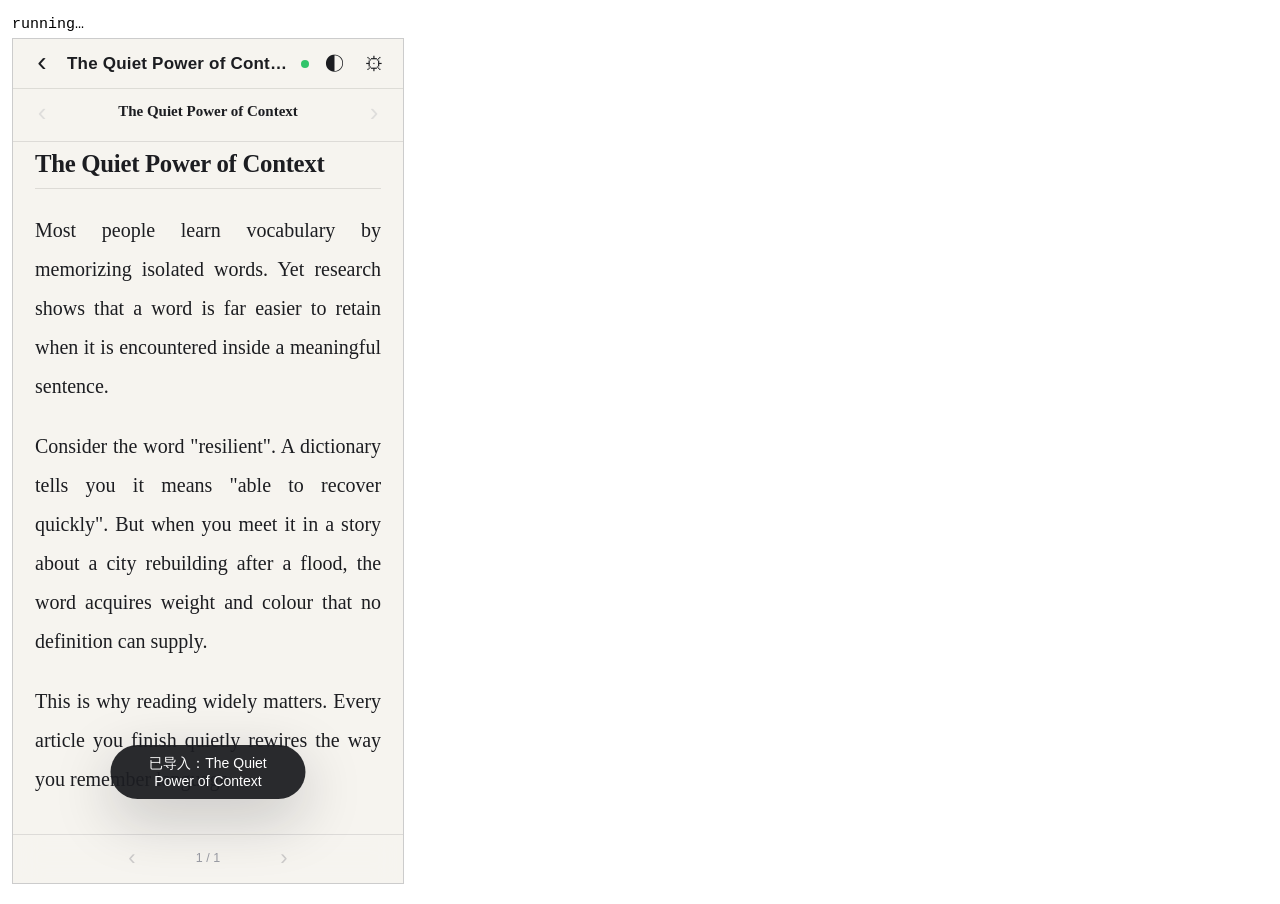
==== tests/e2e.html @ 2ca0bb61 "修同步掉线；新增中文对照翻译与生词本导出 Anki 同步（掉线根因修复）： - sync() 会用 Promise.all 并发发 4 个请求，token 过期时四个请求同时刷新，   而 Supab" ====
<!doctype html>
<html lang="zh-CN">
<head>
<meta charset="utf-8">
<title>LexiRead e2e</title>
<script>
  window.__errs = [];
  window.__posted = false;
  addEventListener('error', e => window.__errs.push('error: ' + (e.message || e.error)));
  addEventListener('unhandledrejection', e => window.__errs.push('reject: ' + ((e.reason && e.reason.message) || e.reason)));
  setTimeout(() => {
    if (window.__posted) return;
    fetch('/__results', { method: 'POST', headers: { 'Content-Type': 'application/json' },
      body: JSON.stringify({ results: window.__partial || [], errors: window.__errs.concat(['watchdog: e2e 未跑完']) }) }).catch(() => {});
  }, 150000);
</script>
<style>
  body{ font: 15px/1.7 ui-monospace, monospace; margin:0; padding:12px; }
  iframe{ width:390px; height:844px; border:1px solid #ccc; background:#fff; }
  .pass{ color:#0a0 } .fail{ color:#c00; font-weight:700 }
</style>
</head>
<body>
<div id="out">running…</div>
<iframe id="app" src="../index.html"></iframe>
<script type="module">
const results = [];
window.__partial = results;
let posting = false;
function push() {
  if (posting) return;
  posting = true;
  setTimeout(() => {
    posting = false;
    fetch('/__results', { method: 'POST', headers: { 'Content-Type': 'application/json' },
      body: JSON.stringify({ results, errors: window.__errs || [], partial: true }) }).catch(() => {});
  }, 40);
}
const rec = (ok, name, info = '') => { results.push([!!ok, name, info]); push(); };
const wait = ms => new Promise(r => setTimeout(r, ms));
async function waitFor(fn, ms = 6000, label = '') {
  const t0 = Date.now();
  while (Date.now() - t0 < ms) {
    try { const v = fn(); if (v) return v; } catch (e) {}
    await wait(60);
  }
  throw new Error('等待超时 ' + label);
}

const frame = document.getElementById('app');
const W = () => frame.contentWindow;
const D = () => frame.contentDocument;

const ARTICLE = `The Quiet Power of Context

Most people learn vocabulary by memorizing isolated words. Yet research shows that a word is far easier to retain when it is encountered inside a meaningful sentence.

Consider the word "resilient". A dictionary tells you it means "able to recover quickly". But when you meet it in a story about a city rebuilding after a flood, the word acquires weight and colour that no definition can supply.

This is why reading widely matters. Every article you finish quietly rewires the way you remember language.`;

try {
  await new Promise(r => { frame.addEventListener('load', () => r(), { once: true }); setTimeout(r, 8000); });
  await hookErrors();
  await waitFor(() => D().querySelector('#article-list'), 8000, '书架渲染');
  await waitFor(() => D().body.dataset.ready === '1', 8000, '本地数据加载完成');
  rec(true, '应用启动并渲染书架');
} catch (e) { rec(false, '应用启动并渲染书架', e.message); }

/* 1 ── 导入文章 */
let importDiag = '';
try {
  // 探针 A：直接调用 parseArticle，看是否抛错
  const tt = await import('../src/text.js');
  let probeA = '';
  try {
    const p = tt.parseArticle(ARTICLE, 'x');
    probeA = 'ok b=' + p.blocks.length + ' s=' + p.sentences.length + ' w=' + p.words;
  } catch (e) { probeA = 'THROW ' + e.message; }
  rec(true, '探针：parseArticle(ARTICLE) → ' + probeA);

  // 探针 B：记录 iframe 内的点击是否到达 document
  const clicks = [];
  D().addEventListener('click', e => clicks.push((e.target.dataset && e.target.dataset.action) || e.target.tagName), true);
  W().__clicks = clicks;

  D().querySelector('[data-action="new-article"]').click();
  const ta = await waitFor(() => D().querySelector('#na-text'), 3000, '导入弹窗');
  ta.value = ARTICLE;
  const btn = D().querySelector('[data-action="na-save"]');
  importDiag = 'btn=' + !!btn + ' len=' + ta.value.length;
  btn.click();
  await wait(1200);
  importDiag += ' clicks=' + JSON.stringify(clicks)
    + ' modalHidden=' + D().querySelector('#modal').hidden
    + ' toast=' + (D().querySelector('#toast').textContent || '')
    + ' blocks=' + D().querySelectorAll('#reader-body p').length
    + ' views=' + Array.from(D().querySelectorAll('.view.is-on')).map(v => v.id).join(',')
;
  const w = await waitFor(() => D().querySelector('#reader-body .w'), 5000, '阅读器渲染');
  rec(true, '导入文章后进入阅读器');
} catch (e) { rec(false, '导入文章后进入阅读器', e.message + ' | ' + importDiag); }

/* 2 ── 阅读器渲染质量 */
try {
  const words = D().querySelectorAll('#reader-body .w').length;
  const sents = D().querySelectorAll('#reader-body .sent').length;
  const blocks = D().querySelectorAll('#reader-body > *').length;
  const title = D().querySelector('#reader-title').textContent;
  rec(words > 60 && sents >= 8 && blocks >= 4, '阅读器分词渲染',
    JSON.stringify({ words, sents, blocks, title }));
} catch (e) { rec(false, '阅读器分词渲染', e.message); }

/* 3 ── 点词出面板 + 本地词典释义 */
try {
  const el = D().querySelector('.w[data-w="resilient"]');
  el.click();
  await waitFor(() => !D().querySelector('#panel').hidden, 3000, '面板打开');
  const body = D().querySelector('#panel-body').textContent;
  const head = D().querySelector('#ph-word').textContent;
  rec(/弹回|有弹力|韧/.test(body) && head === 'resilient', '点词显示本地词典释义',
    JSON.stringify({ head, hit: body.slice(0, 50) }));
} catch (e) { rec(false, '点词显示本地词典释义', e.message); }

/* 4 ── 原句语境高亮 */
try {
  const ctx = D().querySelector('#panel-body .ctx-sent').innerHTML;
  rec(/<em>resilient<\/em>/i.test(ctx), '面板高亮原句中的目标词');
} catch (e) { rec(false, '面板高亮原句中的目标词', e.message); }

/* 5 ── 无 Key 时给出引导而不是报错 */
try {
  const ai = D().querySelector('#ai-word').textContent;
  rec(/让 AI 讲解|API Key/.test(ai), '未配置 Key 时给出引导', ai.slice(0, 40));
} catch (e) { rec(false, '未配置 Key 时给出引导', e.message); }

/* 6 ── 加入生词本 */
try {
  D().querySelector('[data-action="save"]').click();
  await waitFor(() => D().querySelector('#panel-foot [data-action="unsave"]'), 3000, '收藏状态');
  const saved = D().querySelectorAll('#reader-body .w.saved').length;
  const stored = await new Promise(res => {
    const rq = W().indexedDB.open('lexiread');
    rq.onsuccess = () => {
      const g = rq.result.transaction('vocab').objectStore('vocab').get('resilient');
      g.onsuccess = () => res(g.result);
      g.onerror = () => res(null);
    };
    rq.onerror = () => res(null);
  });
  rec(saved >= 1 && stored && stored.word === 'resilient' && /resilient/i.test(stored.sentence || ''),
    '加入生词本（含原句语境）', JSON.stringify({ saved, sent: (stored?.sentence || '').slice(0, 40) }));
} catch (e) { rec(false, '加入生词本（含原句语境）', e.message); }

/* 7 ── 关闭面板 */
try {
  D().querySelector('#ph-close').click();
  await wait(200);
  rec(D().querySelector('#panel').hidden === true, '关闭面板');
} catch (e) { rec(false, '关闭面板', e.message); }

/* 8 ── 句子面板 */
try {
  const sent = D().querySelector('#reader-body .sent');
  const txt = Array.from(sent.childNodes).find(n => n.nodeType === 3);
  if (txt) { sent.dispatchEvent(new (W().MouseEvent)('click', { bubbles: true })); } else { sent.click(); }
  await waitFor(() => !D().querySelector('#panel').hidden, 3000, '句子面板');
  const has = D().querySelector('#panel-body .ctx-sent') && D().querySelector('#ai-tr') && D().querySelector('#ai-gr');
  rec(!!has, '点句子出现翻译 / 语法区');
} catch (e) { rec(false, '点句子出现翻译 / 语法区', e.message); }
try { D().querySelector('#ph-close').click(); } catch {}

/* 9 ── 生词本页 */
try {
  D().querySelector('#tabbar .tab[data-tab="vocab"]').click();
  await waitFor(() => D().querySelector('#vocab-list .card'), 3000, '生词本渲染');
  const cards = D().querySelectorAll('#vocab-list .card').length;
  const due = D().querySelector('#due-count');
  rec(cards === 1 && !due.hidden, '生词本显示待复习', JSON.stringify({ cards, due: due.textContent }));
} catch (e) { rec(false, '生词本显示待复习', e.message); }

/* 10 ── 复习流程 */
try {
  D().querySelector('[data-action="start-review"]').click();
  await waitFor(() => D().querySelector('#review-card .rc-word'), 3000, '复习卡');
  const w = D().querySelector('.rc-word').textContent;
  const cloze = D().querySelector('.rc-cloze')?.innerHTML || '';
  const answerHidden = D().querySelector('#rc-answer').hidden;
  D().querySelector('[data-action="reveal"]').click();
  await wait(150);
  const revealed = !D().querySelector('#rc-answer').hidden;
  const gradeVisible = !D().querySelector('#rc-grades').hidden;
  const g3 = D().querySelector('#g3i').textContent;
  rec(w === 'resilient' && /<em>/.test(cloze) && !/resilient/i.test(cloze.replace(/<[^>]+>/g, ''))
      && answerHidden && revealed && gradeVisible && /\d/.test(g3),
    '复习卡：挖空 → 显示答案 → 评分按钮',
    JSON.stringify({ w, answerHidden, revealed, g3 }));
} catch (e) { rec(false, '复习卡：挖空 → 显示答案 → 评分按钮', e.message); }

/* 11 ── 评分写入 */
try {
  D().querySelector('[data-grade="3"]').click();
  await wait(300);
  const stored = await new Promise(res => {
    const rq = W().indexedDB.open('lexiread');
    rq.onsuccess = () => {
      const g = rq.result.transaction('vocab').objectStore('vocab').get('resilient');
      g.onsuccess = () => res(g.result);
      g.onerror = () => res(null);
    };
    rq.onerror = () => res(null);
  });
  rec(stored && stored.reps === 1 && stored.interval >= 1, '评分后写入间隔重复数据',
    JSON.stringify({ reps: stored?.reps, interval: stored?.interval }));
} catch (e) { rec(false, '评分后写入间隔重复数据', e.message); }

/* 12 ── 排版设置生效 */
try {
  D().querySelector('#tabbar .tab[data-tab="settings"]').click();
  await waitFor(() => D().querySelector('#set-fontsize'), 3000, '设置页');
  const r = D().querySelector('#set-fontsize');
  r.value = '26';
  r.dispatchEvent(new (W().Event)('input', { bubbles: true }));
  await wait(150);
  const fs = D().documentElement.style.getPropertyValue('--fs');
  const saved = JSON.parse(W().localStorage.getItem('lexiread.settings') || '{}');
  rec(fs === '26px' && saved.fontSize === 26, '排版设置即时生效并持久化', JSON.stringify({ fs, saved: saved.fontSize }));
} catch (e) { rec(false, '排版设置即时生效并持久化', e.message); }

/* 13 ── 主题切换 */
try {
  const order = ['auto', 'light', 'sepia', 'dark'];
  const g = () => JSON.parse(W().localStorage.getItem('lexiread.settings') || '{}').theme;
  const t0 = g();
  D().querySelector('#btn-theme').click();
  await wait(200);
  const t1 = g();
  const okSteps = order.indexOf(t1) === (order.indexOf(t0) + 1) % order.length && D().documentElement.dataset.theme === t1;
  rec(okSteps, '主题循环切换并持久化', t0 + ' → ' + t1 + ' (渲染 ' + D().documentElement.dataset.theme + ')');
} catch (e) { rec(false, '主题切换生效', e.message); }

/* 14 ── 暗色主题下的横向溢出 */
try {
  D().documentElement.dataset.theme = 'dark';
  await wait(200);
  const cw = D().documentElement.clientWidth;
  rec(D().documentElement.scrollWidth <= cw + 1, '暗色主题无横向溢出',
    JSON.stringify({ cw, sw: D().documentElement.scrollWidth }));
} catch (e) { rec(false, '暗色主题无横向溢出', e.message); }

/* 15 ── 刷新后数据仍在（IndexedDB 持久化） */
try {
  frame.src = '../index.html?again=1';
  await new Promise(r => { frame.addEventListener('load', () => r(), { once: true }); });
  await waitFor(() => D().querySelector('#article-list .card'), 8000, '重载后书架');
  const cards = D().querySelectorAll('#article-list .card').length;
  D().querySelector('#tabbar .tab[data-tab="vocab"]').click();
  await waitFor(() => D().querySelector('#vocab-list .card'), 3000, '重载后生词本');
  rec(cards === 1 && D().querySelectorAll('#vocab-list .card').length === 1, '刷新后文章与生词仍在',
    JSON.stringify({ cards }));
} catch (e) { rec(false, '刷新后文章与生词仍在', e.message); }


/* 16 ── AI 流式讲解（本地 mock 接口） */
function setAI(base, key) {
  W().localStorage.setItem('lexiread.ai', JSON.stringify({ baseUrl: base, apiKey: key, model: 'mock-model' }));
}
async function hookErrors() {
  try {
    W().addEventListener('error', e => window.__errs.push('iframe error: ' + (e.message || e.error)));
    W().addEventListener('unhandledrejection', e => window.__errs.push('iframe reject: ' + ((e.reason && e.reason.message) || e.reason)));
  } catch (e) { window.__errs.push('hook fail: ' + e.message); }
}
async function reload() {
  frame.src = '../index.html?r=' + Math.random();
  await new Promise(r => { frame.addEventListener('load', () => r(), { once: true }); });
  await waitFor(() => D().body.dataset.ready === '1', 8000, '重载就绪');
  await hookErrors();
}
try {
  setAI(location.origin + '/__mock', 'sk-test');
  await reload();
  await waitFor(() => D().querySelector('#article-list .card [data-open]'), 5000, '书架卡片');
  D().querySelector('#article-list .card [data-open]').click();
  await waitFor(() => D().querySelector('#reader-body .w'), 5000, '阅读器');
  D().querySelector('.w[data-w="resilient"]').click();
  await waitFor(() => !D().querySelector('#panel').hidden, 3000, '面板');
  const out = await waitFor(() => {
    const t = D().querySelector('#ai-word')?.textContent || '';
    return /弹回来的|有韧性/.test(t) ? t : null;
  }, 9000, 'AI 流式输出');
  rec(/【本句释义】/.test(out) && /有韧性/.test(out), 'AI 流式返回并渲染讲解', out.slice(0, 46));
} catch (e) { rec(false, 'AI 流式返回并渲染讲解', e.message); }

/* 17 ── 发给模型的请求内容是否正确 */
try {
  const m = await (await fetch('/__mock_last')).json();
  const last = m.last || {};
  const sys = last.messages?.[0]?.content || '';
  const usr = last.messages?.[1]?.content || '';
  const ok = last.model === 'mock-model' && last.stream === true
    && /精读老师/.test(sys) && /resilient/.test(usr) && /Consider the word/.test(usr);
  rec(ok, '请求体：模型名 / 流式 / 提示词含目标词与原句',
    JSON.stringify({ model: last.model, stream: last.stream, hasWord: /resilient/.test(usr) }).slice(0, 120));
} catch (e) { rec(false, '请求体：模型名 / 流式 / 提示词含目标词与原句', e.message); }

/* 18 ── 命中缓存时不再请求接口（省钱） */
try {
  const before = (await (await fetch('/__mock_last')).json()).count;
  D().querySelector('#ph-close').click();
  await wait(250);
  D().querySelector('.w[data-w="resilient"]').click();
  await waitFor(() => /有韧性/.test(D().querySelector('#ai-word').textContent), 6000, '缓存命中');
  await wait(400);
  const after = (await (await fetch('/__mock_last')).json()).count;
  rec(before === after, '同一词同句命中缓存，不重复调用接口',
    JSON.stringify({ before, after }));
} catch (e) { rec(false, '同一词同句命中缓存，不重复调用接口', e.message); }

/* 19 ── Key 错误时的报错与引导 */
try {
  setAI(location.origin + '/__mock', 'sk-wrong');
  await reload();
  await waitFor(() => D().querySelector('#article-list .card [data-open]'), 5000, '书架');
  D().querySelector('#article-list .card [data-open]').click();
  await waitFor(() => D().querySelector('#reader-body .w'), 5000, '阅读器');
  D().querySelector('.w[data-w="dictionary"]').click();
  await waitFor(() => !D().querySelector('#panel').hidden, 3000, '面板');
  const err = await waitFor(() => {
    const t = D().querySelector('#ai-word')?.textContent || '';
    return /401/.test(t) ? t : null;
  }, 9000, '错误提示');
  const hasRetry = !!D().querySelector('#ai-word [data-action="retry-ai"]');
  const hasSettings = !!D().querySelector('#ai-word [data-action="go-settings"]');
  rec(/API Key 不正确/.test(err) && hasRetry && hasSettings,
    'Key 无效时提示原因并给出「重试 / 去设置」', err.slice(0, 60));
} catch (e) { rec(false, 'Key 无效时提示原因并给出「重试 / 去设置」', e.message); }

/* 20 ── 段落级 AI 导读入口存在 */
try {
  setAI(location.origin + '/__mock', 'sk-test');
  D().querySelector('#ph-close').click();
  const btn = D().querySelector('[data-action="article-guide"]');
  btn.click();
  const out = await waitFor(() => {
    const t = D().querySelector('#guide-out')?.textContent || '';
    return /有韧性/.test(t) ? t : null;
  }, 9000, 'AI 导读');
  rec(out.length > 10, '文章级 AI 导读可生成', out.slice(0, 40));
} catch (e) { rec(false, '文章级 AI 导读可生成', e.message); }


/* 21 ── Service Worker 接管并缓存外壳（离线能力） */
try {
  let ctrl = false;
  const t0 = Date.now();
  while (Date.now() - t0 < 15000) {
    if (W().navigator.serviceWorker && W().navigator.serviceWorker.controller) { ctrl = true; break; }
    await wait(300);
  }
  const keys = await W().caches.keys();
  let shell = {};
  try {
    const c = await W().caches.open('lexiread-v11');
    for (const u of ['./index.html', './src/app.js', './styles.css', './icons/icon-192.png']) {
      shell[u] = !!(await c.match(u));
    }
  } catch (e) { shell = { err: e.message }; }
  const ok = ctrl && keys.includes('lexiread-v11') && Object.values(shell).every(Boolean);
  rec(ok, 'Service Worker 接管并缓存应用外壳（离线可用）',
    JSON.stringify({ ctrl, keys, shell }).slice(0, 160));
} catch (e) { rec(false, 'Service Worker 接管并缓存应用外壳（离线可用）', e.message); }

/* 22 ── 词典已缓存，可离线查词 */
try {
  const c = await W().caches.open('lexiread-v11');
  const hit = await c.match(new URL('./data/dict.json', W().location.href).href);
  const size = hit ? (await hit.clone().text()).length : 0;
  rec(!!hit && size > 1000000, '离线词典已进入缓存', JSON.stringify({ size }));
} catch (e) { rec(false, '离线词典已进入缓存', e.message); }


/* 23 ── 通过文件选择器导入 EPUB */
async function fixtureFile(name, type) {
  const buf = await (await fetch('./fixtures/' + name, { cache: 'no-store' })).arrayBuffer();
  return new File([buf], name, { type });
}
try {
  D().querySelector('[data-action="new-article"]').click();
  const input = await waitFor(() => D().querySelector('#na-file'), 3000, '导入弹窗');
  const file = await fixtureFile('sample.epub', 'application/epub+zip');
  const dt = new DataTransfer();
  dt.items.add(file);
  input.files = dt.files;
  input.dispatchEvent(new Event('change', { bubbles: true }));
  const status = await waitFor(() => {
    const t = D().querySelector('#na-status')?.textContent || '';
    return /已从/.test(t) ? t : null;
  }, 20000, 'EPUB 解析');
  const title = D().querySelector('#na-title').value;
  rec(/sample\.epub/.test(status) && title === 'A Book About Reading',
    '选择 EPUB 文件 → 解析出书名与词数', JSON.stringify({ title, st: status.slice(0, 46) }));
} catch (e) { rec(false, '选择 EPUB 文件 → 解析出书名与词数', e.message); }

/* 24 ── 把解析结果真正导入并开始阅读 */
try {
  D().querySelector('[data-action="na-save"]').click();
  const rt = await waitFor(() => {
    const t = D().querySelector('#reader-title')?.textContent || '';
    return /Book About Reading/.test(t) && D().querySelectorAll('#reader-body .w').length > 20 ? t : null;
  }, 10000, '阅读器渲染新书');
  await wait(300);
  const body = D().querySelector('#reader-body').textContent;
  rec(/Book About Reading/.test(rt) && /Chapter One/.test(body) && /Chapter Two/.test(body)
      && D().querySelector('#modal').hidden,
    'EPUB 正文导入后可在阅读器里正常阅读', JSON.stringify({ rt, len: body.length }));
} catch (e) { rec(false, 'EPUB 正文导入后可在阅读器里正常阅读', e.message); }

/* 25 ── 拖放文件到导入弹窗 */
try {
  D().querySelector('#btn-back').click();
  await waitFor(() => D().querySelector('#article-list'), 3000, '书架');
  D().querySelector('[data-action="new-article"]').click();
  const drop = await waitFor(() => D().querySelector('#na-drop'), 3000, '导入弹窗');
  const file = await fixtureFile('paper.pdf', 'application/pdf');
  const dt = new DataTransfer();
  dt.items.add(file);
  const ev = new DragEvent('drop', { bubbles: true, cancelable: true });
  Object.defineProperty(ev, 'dataTransfer', { value: dt });
  drop.dispatchEvent(ev);
  const status = await waitFor(() => {
    const t = D().querySelector('#na-status')?.textContent || '';
    return /已从/.test(t) ? t : null;
  }, 50000, 'PDF 解析');
  rec(/paper\.pdf/.test(status) && /PDF|词/.test(status),
    '拖放 PDF 到弹窗 → 自动解析（pdf.js 懒加载）', status.slice(0, 60));
} catch (e) { rec(false, '拖放 PDF 到弹窗 → 自动解析（pdf.js 懒加载）', e.message); }

/* 26 ── 不支持格式的中文提示出现在界面上 */
try {
  D().querySelector('[data-action="modal-close"]').click();
  await wait(200);
  D().querySelector('[data-action="new-article"]').click();
  const input = await waitFor(() => D().querySelector('#na-file'), 3000, '导入弹窗');
  const dt = new DataTransfer();
  dt.items.add(new File([new Uint8Array([1, 2, 3, 4])], 'novel.mobi', { type: 'application/x-mobipocket-ebook' }));
  input.files = dt.files;
  input.dispatchEvent(new Event('change', { bubbles: true }));
  const status = await waitFor(() => {
    const t = D().querySelector('#na-status')?.textContent || '';
    return /导入失败/.test(t) ? t : null;
  }, 6000, '错误提示');
  rec(/Kindle|Calibre|mobi/i.test(status), '不支持的格式在界面上给出可操作提示', status.slice(0, 60));
} catch (e) { rec(false, '不支持的格式在界面上给出可操作提示', e.message); }

/* 27 ── 中文对照翻译：打开后自动逐段翻译 */
try {
  // 前面的导入测试可能还留着弹窗，先关掉
  if (D().querySelector('#modal') && !D().querySelector('#modal').hidden) {
    D().querySelector('[data-action="modal-close"]').click();
    await wait(400);
  }
  D().querySelector('#tabbar .tab[data-tab="library"]').click();
  await waitFor(() => D().querySelector('#article-list .card [data-open]'), 6000, '书架');
  D().querySelector('#article-list .card [data-open]').click();
  await waitFor(() => D().querySelectorAll('#reader-body .w').length > 20, 8000, '阅读器');
  await wait(400);
  const mockBefore = (await (await fetch('/__mock_last')).json()).count;
  D().querySelector('[data-action="toggle-translation"]').click();
  const n = await waitFor(() => {
    const c = D().querySelectorAll('#reader-body .tr-block').length;
    return c > 0 ? c : null;
  }, 30000, '译文出现');
  await wait(1500);
  const sample = (D().querySelector('#reader-body .tr-block') || {}).textContent || '';
  const mockAfter = (await (await fetch('/__mock_last')).json()).count;
  rec(n > 0 && mockAfter > mockBefore && /译/.test(sample),
    '打开「译文」后自动逐段翻译并插入中文对照',
    JSON.stringify({ 段数: n, 新增请求: mockAfter - mockBefore, 样例: sample.slice(0, 24) }));
} catch (e) { rec(false, '打开「译文」后自动逐段翻译并插入中文对照', e.message); }

/* 28 ── 关掉再打开：走缓存，不再请求接口（省钱） */
try {
  D().querySelector('[data-action="toggle-translation"]').click();     // 关
  await wait(600);
  const offCount = D().querySelectorAll('#reader-body .tr-block').length;
  const before = (await (await fetch('/__mock_last')).json()).count;
  D().querySelector('[data-action="toggle-translation"]').click();     // 再开
  await waitFor(() => D().querySelectorAll('#reader-body .tr-block').length > 0, 20000, '译文恢复');
  await wait(1500);
  const after = (await (await fetch('/__mock_last')).json()).count;
  rec(offCount === 0 && after === before,
    '关掉译文后节点消失；再打开全部走缓存，不重复花钱',
    JSON.stringify({ 关闭后: offCount, 请求前: before, 请求后: after }));
} catch (e) { rec(false, '关掉译文后节点消失；再打开全部走缓存，不重复花钱', e.message); }

/* 29 ── 点词面板里的「译本段」 */
try {
  const target = D().querySelector('#reader-body .w[data-w="context"]')
    || D().querySelector('#reader-body .w');
  if (!target) throw new Error('阅读器里找不到任何可点的词');
  target.click();
  await waitFor(() => !D().querySelector('#panel').hidden, 6000, '面板');
  const btn = D().querySelector('[data-action="translate-block"]');
  rec(!!btn, '点词面板里有「译本段」按钮');
  if (btn) {
    const before = (await (await fetch('/__mock_last')).json()).count;
    btn.click();
    await wait(2500);
    const after = (await (await fetch('/__mock_last')).json()).count;
    D().querySelector('#ph-close').click();
    rec(true, '点「译本段」能触发翻译', JSON.stringify({ 请求: after - before }));
  }
} catch (e) { rec(false, '点词面板里有「译本段」按钮', e.message); }

/* 输出 */
const pass = results.filter(r => r[0]).length;
document.getElementById('out').innerHTML = `<h3>${pass}/${results.length} 通过</h3>` +
  results.map(([ok, name, info]) =>
    `<div class="${ok ? 'pass' : 'fail'}">${ok ? '✓' : '✗'} ${name}${info ? ' <span style="color:#888">→ ' + String(info).replace(/</g, '&lt;') + '</span>' : ''}</div>`).join('');
window.__posted = true;
try {
  await fetch('/__results', { method: 'POST', headers: { 'Content-Type': 'application/json' },
    body: JSON.stringify({ results, errors: window.__errs || [] }) });
} catch {}
</script>
</body>
</html>
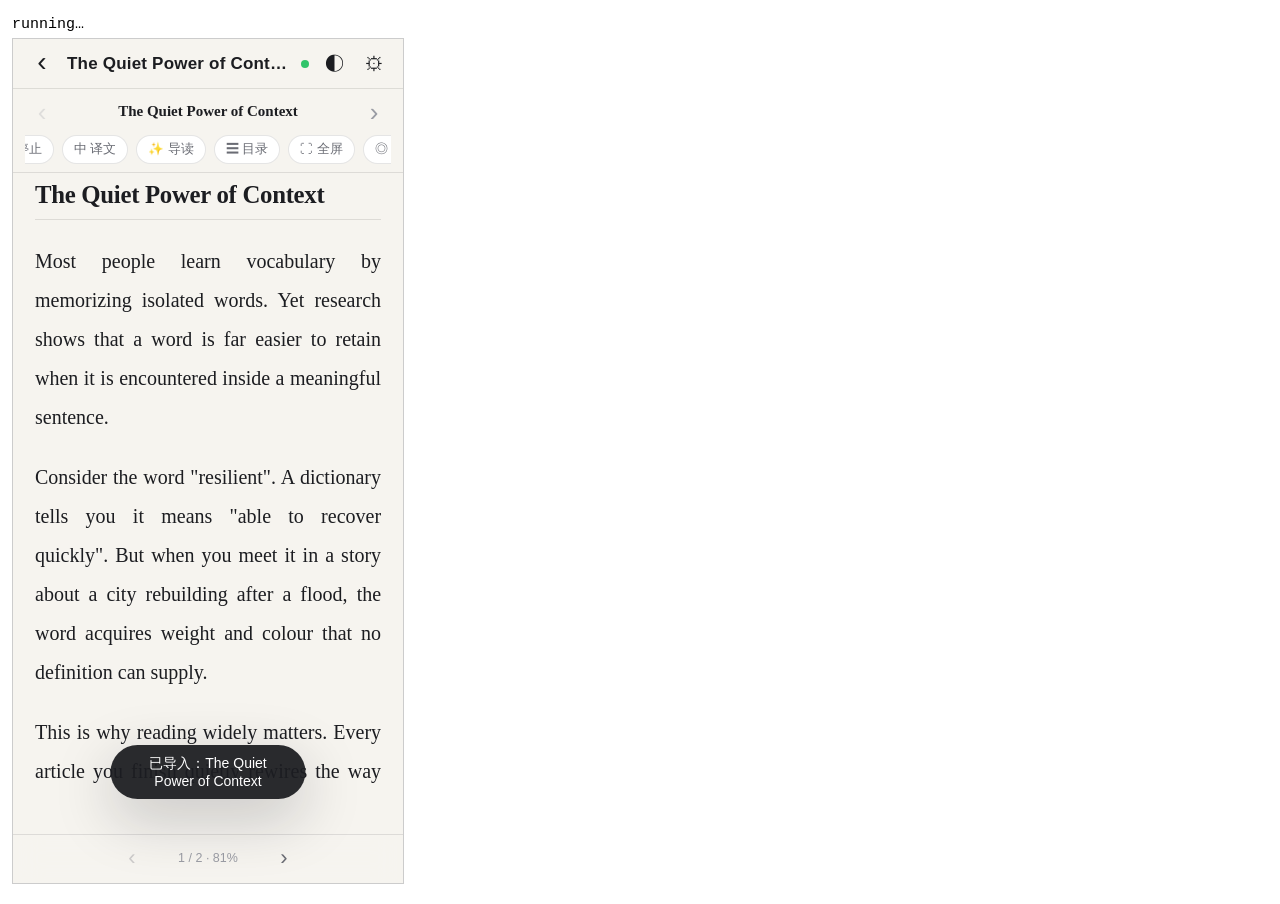
==== commit 019301d2: "v2：修 4 个 bug + 分级注释 / 目录 / 全屏 / 面板避让 / 进度百分比 / 双语要点总结 修的 bug（都补了回归测试）： - 生词画线：存的是原形（run），文中是变形（runni" ====
--- a/tests/e2e.html
+++ b/tests/e2e.html
@@ -361,19 +361,19 @@
   const keys = await W().caches.keys();
   let shell = {};
   try {
-    const c = await W().caches.open('lexiread-v11');
+    const c = await W().caches.open('lexiread-v15');
     for (const u of ['./index.html', './src/app.js', './styles.css', './icons/icon-192.png']) {
       shell[u] = !!(await c.match(u));
     }
   } catch (e) { shell = { err: e.message }; }
-  const ok = ctrl && keys.includes('lexiread-v11') && Object.values(shell).every(Boolean);
+  const ok = ctrl && keys.includes('lexiread-v15') && Object.values(shell).every(Boolean);
   rec(ok, 'Service Worker 接管并缓存应用外壳（离线可用）',
     JSON.stringify({ ctrl, keys, shell }).slice(0, 160));
 } catch (e) { rec(false, 'Service Worker 接管并缓存应用外壳（离线可用）', e.message); }
 
 /* 22 ── 词典已缓存，可离线查词 */
 try {
-  const c = await W().caches.open('lexiread-v11');
+  const c = await W().caches.open('lexiread-v15');
   const hit = await c.match(new URL('./data/dict.json', W().location.href).href);
   const size = hit ? (await hit.clone().text()).length : 0;
   rec(!!hit && size > 1000000, '离线词典已进入缓存', JSON.stringify({ size }));
@@ -513,6 +513,66 @@
   }
 } catch (e) { rec(false, '点词面板里有「译本段」按钮', e.message); }
 
+/* 30 ── 变形词收藏后正文里也要画线（words → word） */
+try {
+  if (!D().querySelector('#panel').hidden) { D().querySelector('#ph-close').click(); await wait(300); }
+  const el = D().querySelector('#reader-body .w[data-w="words"]');
+  if (!el) throw new Error('文章里找不到 words');
+  el.click();
+  await waitFor(() => !D().querySelector('#panel').hidden, 6000, '面板');
+  const lemmaTag = D().querySelector('#ph-sub [data-action="lookup-word"]');
+  D().querySelector('[data-action="save"]').click();
+  await waitFor(() => D().querySelector('#panel-foot [data-action="unsave"]'), 6000, '已收藏');
+  const marked = D().querySelectorAll('#reader-body .w[data-w="words"].saved').length;
+  if (!D().querySelector('#panel').hidden) D().querySelector('#ph-close').click();
+  rec(marked > 0 && !!lemmaTag, '收藏变形词（words→word）后正文里照样画上了线',
+    JSON.stringify({ 画线数: marked, 有原形跳转: !!lemmaTag }));
+} catch (e) { rec(false, '收藏变形词（words→word）后正文里照样画上了线', e.message); }
+
+/* 31 ── 目录 */
+try {
+  D().querySelector('[data-action="toc"]').click();
+  await waitFor(() => D().querySelectorAll('.toc-item').length > 0, 6000, '目录');
+  const n = D().querySelectorAll('.toc-item').length;
+  const first = (D().querySelector('.toc-item') || {}).textContent || '';
+  D().querySelector('[data-action="modal-close"]').click();
+  await wait(300);
+  rec(n > 0 && first.trim().length > 1, '目录能列出章节并可跳转', JSON.stringify({ 条目数: n, 首条: first.trim().slice(0, 24) }));
+} catch (e) { rec(false, '目录能列出章节并可跳转', e.message); }
+
+/* 32 ── 分级注释：六级以上的词自动标出中文 */
+try {
+  D().querySelector('#btn-settings').click();
+  await waitFor(() => D().querySelector('#set-annotate'), 5000, '设置页');
+  const sel = D().querySelector('#set-annotate');
+  sel.value = 'cet6';
+  sel.dispatchEvent(new Event('change', { bubbles: true }));
+  await wait(700);
+  // 用真实路径回阅读器：书架 → 打开文章
+  D().querySelector('#tabbar .tab[data-tab="library"]').click();
+  await waitFor(() => D().querySelector('#article-list .card [data-open]'), 6000, '书架');
+  D().querySelector('#article-list .card [data-open]').click();
+  await waitFor(() => D().querySelectorAll('#reader-body .w').length > 20, 10000, '回到阅读器');
+  await wait(1000);
+  const rubies = D().querySelectorAll('#reader-body ruby.w').length;
+  const total = D().querySelectorAll('#reader-body .w').length;
+  const sample = rubies ? (D().querySelector('#reader-body ruby.w rt') || {}).textContent : '';
+  // 基础词绝不能被标注：can / in / is / day 这类
+  const basics = ['can', 'in', 'is', 'day', 'the', 'a']
+    .filter(w => D().querySelector(`#reader-body ruby.w[data-w="${w}"]`));
+  rec(rubies > 0 && (sample || '').length > 0 && rubies < total * 0.45 && basics.length === 0,
+    '选「六级以上」后只标真正的难词（基础词不标）',
+    JSON.stringify({ 注释数: rubies, 总词数: total, 样例: sample, 被误标的基础词: basics }));
+} catch (e) { rec(false, '选「六级以上」后，难词自动带上了中文注释', e.message); }
+
+/* 33 ── 页脚显示页码 + 按字数的百分比 */
+try {
+  const txt = (D().querySelector('#reader-page') || {}).textContent || '';
+  const hasPct = /\d+\s*\/\s*\d+\s*·\s*\d+%/.test(txt);
+  const atEnd = txt.trim().startsWith('1 /') ? txt.includes('0%') : true;
+  rec(hasPct, '页脚同时显示页码和阅读百分比', txt);
+} catch (e) { rec(false, '页脚同时显示页码和阅读百分比', e.message); }
+
 /* 输出 */
 const pass = results.filter(r => r[0]).length;
 document.getElementById('out').innerHTML = `<h3>${pass}/${results.length} 通过</h3>` +
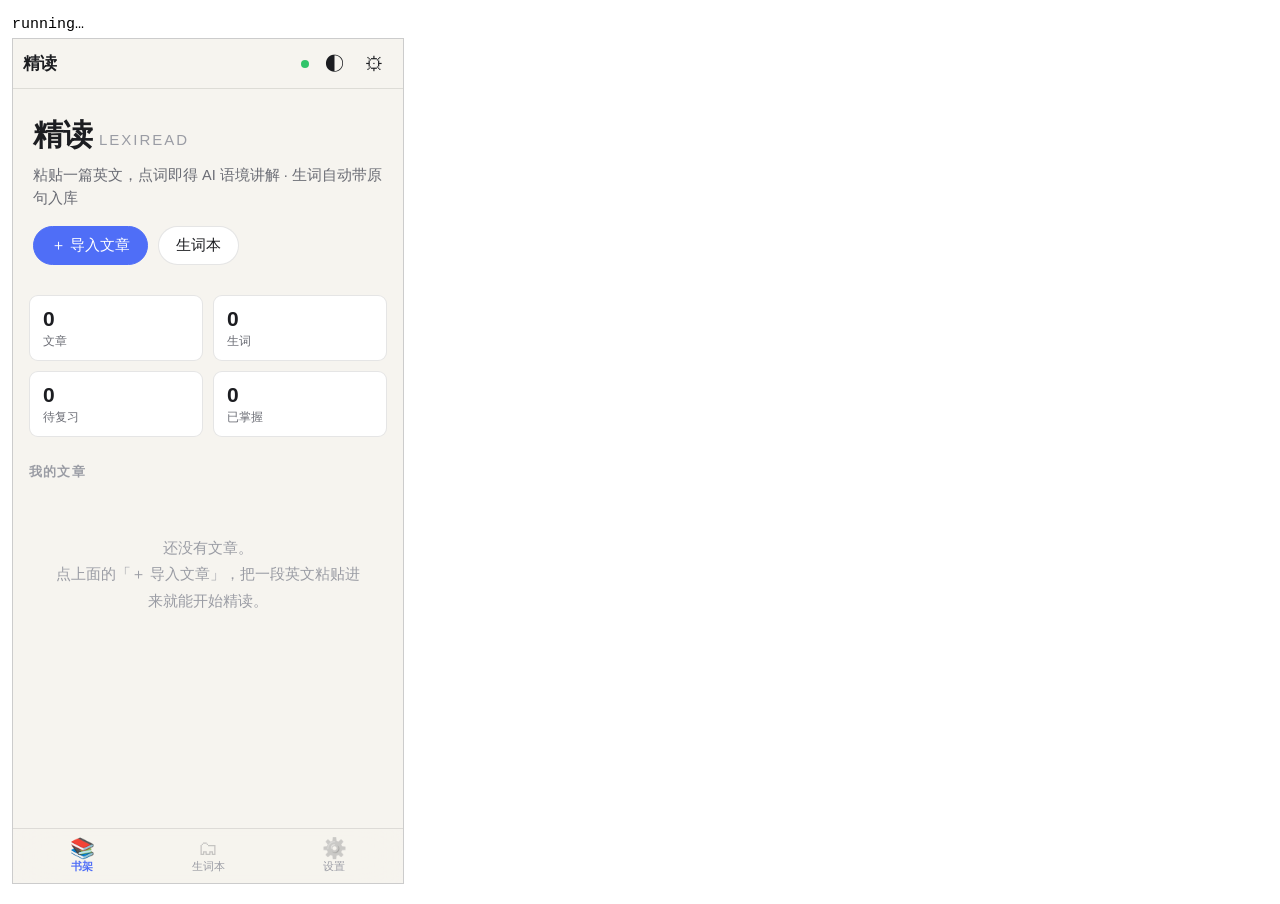
==== commit 4903d942: "「中 译文」只翻当前页；注释加一键开关；导读按意思拆解结构 翻译： - 之前「中 译文」会翻完整篇（5.8 万词的文章直接弹确认框吓人）→ 现在只翻当前这一页，   几秒出结果；翻到下一页会自动接着翻" ====
--- a/tests/e2e.html
+++ b/tests/e2e.html
@@ -67,6 +67,18 @@
   rec(true, '应用启动并渲染书架');
 } catch (e) { rec(false, '应用启动并渲染书架', e.message); }
 
+/* 0 ── 先把「已看过欢迎页」置位并重载：
+   否则欢迎页会在某些时序下挡住后续所有操作（这是之前 flake 的真正来源） */
+try {
+  W().localStorage.setItem('lexiread.onboarded', '1');
+  W().location.reload();
+  await wait(2200);
+  await waitFor(() => D().querySelector('body') && D().querySelector('body').dataset.ready === '1', 20000, '应用就绪');
+  await wait(400);
+  rec(!D().querySelector('#view-welcome').classList.contains('is-on'),
+    '设置过 onboarding 后不再显示欢迎页', D().querySelector('#view-welcome').className);
+} catch (e) { rec(false, '设置过 onboarding 后不再显示欢迎页', e.message); }
+
 /* 1 ── 导入文章 */
 let importDiag = '';
 try {
@@ -331,7 +343,9 @@
     return /401/.test(t) ? t : null;
   }, 9000, '错误提示');
   const hasRetry = !!D().querySelector('#ai-word [data-action="retry-ai"]');
-  const hasSettings = !!D().querySelector('#ai-word [data-action="go-settings"]');
+  // 报错时可能是「去设置」也可能是更醒目的「去设置 AI 引擎 →」，都算数
+  const hasSettings = !!(D().querySelector('#ai-word [data-action="go-settings"]')
+    || D().querySelector('#ai-word [data-action="go-ai"]'));
   rec(/API Key 不正确/.test(err) && hasRetry && hasSettings,
     'Key 无效时提示原因并给出「重试 / 去设置」', err.slice(0, 60));
 } catch (e) { rec(false, 'Key 无效时提示原因并给出「重试 / 去设置」', e.message); }
@@ -361,19 +375,19 @@
   const keys = await W().caches.keys();
   let shell = {};
   try {
-    const c = await W().caches.open('lexiread-v15');
+    const c = await W().caches.open('lexiread-v21');
     for (const u of ['./index.html', './src/app.js', './styles.css', './icons/icon-192.png']) {
       shell[u] = !!(await c.match(u));
     }
   } catch (e) { shell = { err: e.message }; }
-  const ok = ctrl && keys.includes('lexiread-v15') && Object.values(shell).every(Boolean);
+  const ok = ctrl && keys.includes('lexiread-v21') && Object.values(shell).every(Boolean);
   rec(ok, 'Service Worker 接管并缓存应用外壳（离线可用）',
     JSON.stringify({ ctrl, keys, shell }).slice(0, 160));
 } catch (e) { rec(false, 'Service Worker 接管并缓存应用外壳（离线可用）', e.message); }
 
 /* 22 ── 词典已缓存，可离线查词 */
 try {
-  const c = await W().caches.open('lexiread-v15');
+  const c = await W().caches.open('lexiread-v21');
   const hit = await c.match(new URL('./data/dict.json', W().location.href).href);
   const size = hit ? (await hit.clone().text()).length : 0;
   rec(!!hit && size > 1000000, '离线词典已进入缓存', JSON.stringify({ size }));
@@ -573,6 +587,109 @@
   rec(hasPct, '页脚同时显示页码和阅读百分比', txt);
 } catch (e) { rec(false, '页脚同时显示页码和阅读百分比', e.message); }
 
+/* 34 ── 面板是浮层，不能挤压正文（否则两栏会被挤出屏幕） */
+try {
+  if (!D().querySelector('#panel').hidden) { D().querySelector('#ph-close').click(); await wait(500); }
+  const main = D().querySelector('#main');
+  const beforeW = D().querySelector('#reader-body').clientWidth;
+  const beforePages = (D().querySelector('#reader-page') || {}).textContent || '';
+  D().querySelector('#reader-body .w').click();
+  await waitFor(() => !D().querySelector('#panel').hidden, 6000, '面板');
+  await wait(400);
+  const afterW = D().querySelector('#reader-body').clientWidth;
+  const afterPages = (D().querySelector('#reader-page') || {}).textContent || '';
+  const padL = getComputedStyle(main).paddingLeft;
+  const padR = getComputedStyle(main).paddingRight;
+  rec(beforeW === afterW && beforePages === afterPages && padL === '0px' && padR === '0px',
+    '查词面板浮在正文之上，不会挤压排版、不会改变页码',
+    JSON.stringify({ 开面板前: beforeW, 开面板后: afterW, 页码前: beforePages, 页码后: afterPages, padL, padR }));
+} catch (e) { rec(false, '查词面板浮在正文之上，不会挤压排版、不会改变页码', e.message); }
+
+/* 35 ── 「译本段」的结果要当场显示在面板里 */
+try {
+  const btn = D().querySelector('#panel-foot [data-action="translate-block"]');
+  if (!btn) throw new Error('面板里没有「译本段」按钮');
+  btn.click();
+  const txt = await waitFor(() => {
+    const o = D().querySelector('#ph-trans');
+    const t = o && o.textContent.trim();
+    return (t && !/正在翻译/.test(t)) ? t : null;
+  }, 25000, '面板内译文');
+  const inline = D().querySelectorAll('#reader-body .tr-block').length;
+  rec(txt.length > 4 && inline > 0,
+    '「译本段」的译文当场显示在面板里，同时插到正文中',
+    JSON.stringify({ 面板里: txt.slice(0, 24), 正文中: inline }));
+  if (!D().querySelector('#panel').hidden) D().querySelector('#ph-close').click();
+} catch (e) { rec(false, '「译本段」的译文当场显示在面板里，同时插到正文中', e.message); }
+
+/* 36 ── AI 配置可选择性同步 */
+try {
+  D().querySelector('#btn-settings').click();
+  await waitFor(() => D().querySelector('#set-sync-ai'), 6000, '设置页');
+  const box = D().querySelector('#set-sync-ai');
+  rec(box && box.type === 'checkbox' && box.checked === false,
+    '设置里有「把 AI 配置同步到其它设备」开关（默认关闭）');
+  D().querySelector('#tabbar .tab[data-tab="library"]').click();
+  await wait(300);
+} catch (e) { rec(false, '设置里有「把 AI 配置同步到其它设备」开关（默认关闭）', e.message); }
+
+/* 37 ── 工具栏「A 注释」一键切换 */
+try {
+  if (!D().querySelector('#panel').hidden) { D().querySelector('#ph-close').click(); await wait(300); }
+  const btn = D().querySelector('[data-action="toggle-annotate"]');
+  if (!btn) throw new Error('工具栏没有「A 注释」按钮');
+  D().querySelector('#tabbar .tab[data-tab="library"]').click();
+  await waitFor(() => D().querySelector('#article-list .card [data-open]'), 6000, '书架');
+  D().querySelector('#article-list .card [data-open]').click();
+  await waitFor(() => D().querySelectorAll('#reader-body .w').length > 20, 10000, '阅读器');
+  // 先从「关闭」开始，才看得出一次点击的效果
+  const raw = JSON.parse(W().localStorage.getItem('lexiread.settings') || '{}');
+  raw.annotate = 'off';
+  W().localStorage.setItem('lexiread.settings', JSON.stringify(raw));
+  W().location.reload();
+  await wait(2500);
+  // 刷新后应用回到书架，需要重新点开文章
+  await waitFor(() => D().querySelector('#article-list .card [data-open]'), 15000, '书架重载');
+  D().querySelector('#article-list .card [data-open]').click();
+  await waitFor(() => D().querySelectorAll('#reader-body .w').length > 20, 15000, '阅读器重载');
+  await wait(700);
+  const before = D().querySelectorAll('#reader-body ruby.w').length;
+  D().querySelector('[data-action="toggle-annotate"]').click();
+  let after = 0;
+  for (let i = 0; i < 40; i++) {
+    after = D().querySelectorAll('#reader-body ruby.w').length;
+    if (after > before) break;
+    await wait(250);
+  }
+  const lvl = (JSON.parse(W().localStorage.getItem('lexiread.settings') || '{}')).annotate;
+  rec(before === 0 && after > 0,
+    '工具栏「A 注释」一点就出注释（不用去设置里找）',
+    JSON.stringify({ 点之前: before, 点之后: after, 级别: lvl }));
+} catch (e) { rec(false, '工具栏「A 注释」一点就出注释（不用去设置里找）', e.message); }
+
+/* 38 ── 「中 译文」只翻当前页，不整篇翻 */
+try {
+  // 换一篇多页的文章，统计翻页数
+  D().querySelector('#tabbar .tab[data-tab="library"]').click();
+  await waitFor(() => D().querySelector('#article-list .card [data-open]'), 6000, '书架');
+  const cards = D().querySelectorAll('#article-list .card [data-open]');
+  cards[cards.length - 1].click();
+  await waitFor(() => D().querySelectorAll('#reader-body .w').length > 20, 10000, '阅读器');
+  await wait(600);
+  const pageTxt = (D().querySelector('#reader-page') || {}).textContent || '';
+  const totalPages = parseInt((pageTxt.match(/\/\s*(\d+)/) || [])[1] || '1', 10);
+  const paras = D().querySelectorAll('#reader-body [data-bi]').length;
+  const before = (await (await fetch('/__mock_last')).json()).count;
+  D().querySelector('[data-action="toggle-translation"]').click();
+  // 给足时间：如果是整篇翻，一定会打满 paras 次请求
+  await wait(6000);
+  const after = (await (await fetch('/__mock_last')).json()).count;
+  const used = after - before;
+  rec(used > 0 && used < paras,
+    '「中 译文」只翻当前这一页，不会把整篇都翻掉',
+    JSON.stringify({ 总页数: totalPages, 总段数: paras, 本页实际请求: used }));
+} catch (e) { rec(false, '「中 译文」只翻当前这一页，不会把整篇都翻掉', e.message); }
+
 /* 输出 */
 const pass = results.filter(r => r[0]).length;
 document.getElementById('out').innerHTML = `<h3>${pass}/${results.length} 通过</h3>` +
